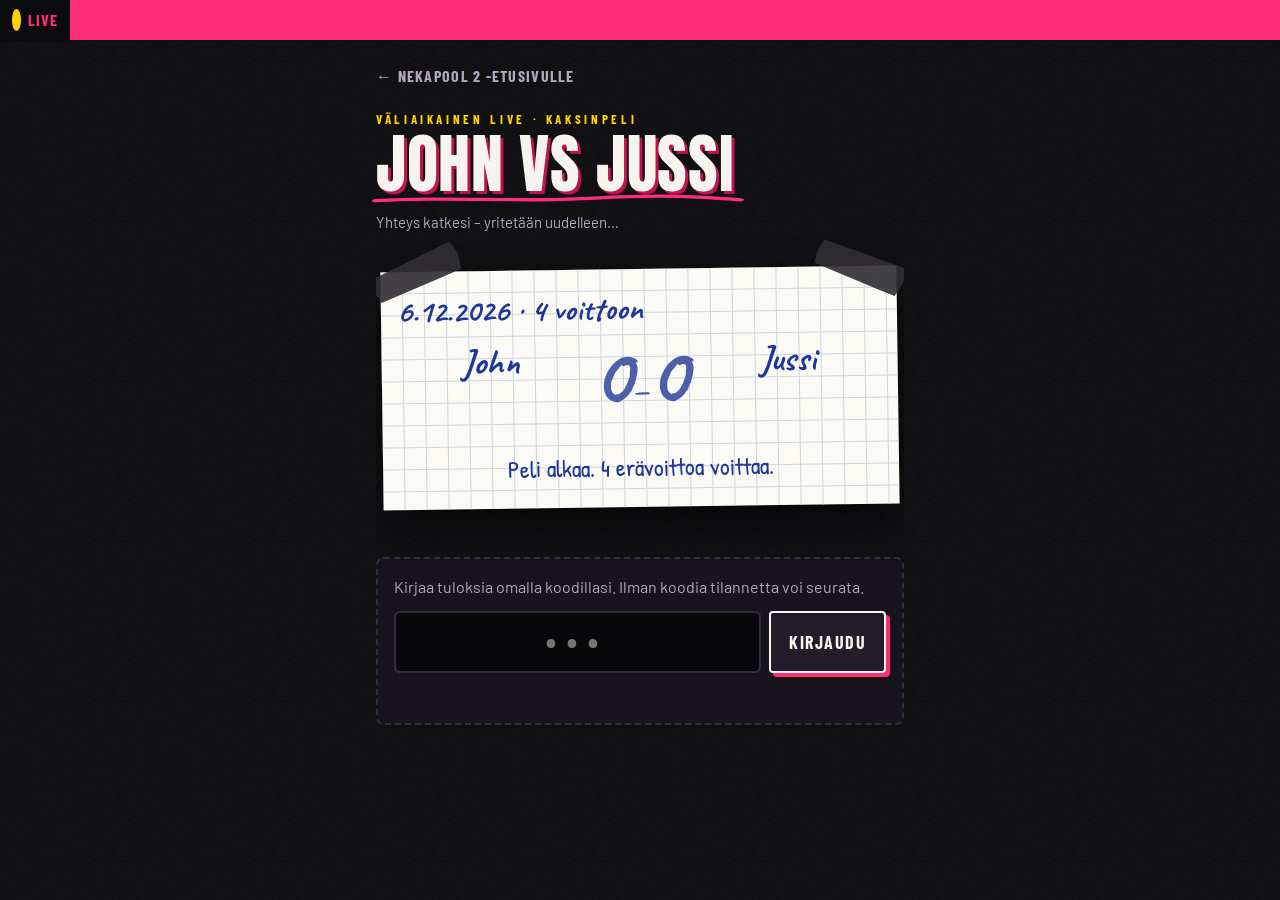
==== kaksinpeli.html @ 281a5a1b "Väliaikainen kaksinpeli-live: John vs Jussi 4 voittoon Co-Authored-By: Claude Opus 5.5 <noreply@anth" ====
<!doctype html>
<html lang="fi">
<head>
  <meta charset="utf-8">
  <meta name="viewport" content="width=device-width,initial-scale=1,viewport-fit=cover">
  <title>John vs Jussi · Nekapool 2</title>
  <meta name="theme-color" content="#08070a">
  <meta property="og:title" content="🎱 LIVE: John vs Jussi">
  <meta property="og:description" content="Kaksinpeli 4 voittoon. Seuraa tilannetta erä erältä.">
  <meta property="og:image" content="https://samppafin.github.io/Nekapool-2/img/nekapool2-og.jpg">
  <link rel="preconnect" href="https://fonts.googleapis.com">
  <link rel="preconnect" href="https://fonts.gstatic.com" crossorigin>
  <link rel="stylesheet" href="https://fonts.googleapis.com/css2?family=Anton&family=Barlow+Condensed:wght@500;600;700&family=Barlow:wght@400;500;600&family=Caveat:wght@500;700&family=Patrick+Hand&family=Permanent+Marker&display=swap">
  <link rel="stylesheet" href="css/tyyli.css">
  <style>
    /* Väliaikainen kaksinpelin live: yksi peli, isot napit puhelimelle. */
    body { padding-bottom: 24px; }
    .duel { max-width: 560px; margin-inline: auto; padding: 22px 16px 32px; display: flex; flex-direction: column; gap: 22px; }
    .back { color: var(--muted); font-family: var(--font-cond); font-weight: 700; letter-spacing: 0.08em; text-transform: uppercase; text-decoration: none; }
    .duel-paper { padding: 24px 16px 22px; }
    .duel-grid { display: grid; grid-template-columns: 1fr auto 1fr; align-items: center; gap: 8px; text-align: center; }
    .duel-name { font-family: var(--font-hand2); font-weight: 700; font-size: 36px; line-height: 1; overflow-wrap: anywhere; }
    .duel-score { font-family: var(--font-hand2); font-weight: 700; font-size: 84px; line-height: 0.9; }
    .duel-mid { font-family: var(--font-hand2); font-size: 40px; color: var(--ink-soft); }
    .duel-tally { display: flex; justify-content: center; min-height: 30px; margin-top: 6px; }
    .duel-won .duel-name { text-decoration: underline; text-decoration-thickness: 3px; text-underline-offset: 4px; color: var(--pink-deep); }
    .duel-frames { display: flex; flex-wrap: wrap; justify-content: center; gap: 6px; margin-top: 16px; }
    .duel-frames span { width: 30px; height: 30px; border-radius: 50%; display: grid; place-items: center; font: 700 15px var(--font-body); color: #fff; }
    .duel-frames .k { background: var(--pink); }
    .duel-frames .v { background: var(--ink); }
    .duel-ctl { display: grid; grid-template-columns: 1fr 1fr; gap: 12px; }
    .duel-ctl .btn { min-height: 76px; font-family: var(--font-poster); font-weight: 400; font-size: 26px; letter-spacing: 0.03em; }
    .duel-ctl .plus-k { background: var(--pink); color: var(--on); border-color: var(--on); }
    .duel-ctl .plus-v { background: var(--gold); color: var(--on); border-color: var(--on); }
    .duel-ctl .minus { min-height: 48px; font-size: 18px; background: transparent; box-shadow: none; border-color: var(--line); color: var(--fg); }
    .duel-ctl .wide { grid-column: 1 / -1; }
    .duel-login { display: flex; gap: 8px; }
    .duel-login .code-in { flex: 1; min-width: 0; font-size: 28px; min-height: 56px; }
    .duel-status { text-align: center; font-size: 24px; margin: 14px 0 0; min-height: 1.3em; }
  </style>
</head>
<body>
<a class="ticker" href="#">
  <span class="ticker-tag"><span class="live-dot" id="syncDot" aria-hidden="true"></span>Live</span>
  <span class="ticker-track"><span class="ticker-run" id="ticker">John vs Jussi · 4 voittoon</span></span>
</a>

<main class="duel">
  <a class="back" href="./">← Nekapool 2 -etusivulle</a>
  <header>
    <p class="sec-kick">Väliaikainen live · kaksinpeli</p>
    <h2>John vs Jussi</h2>
    <p class="sync"><span id="syncText">Yhdistetään…</span></p>
  </header>

  <div class="paper-wall">
    <div class="paper duel-paper">
      <div class="p-date"><span id="pDate">–</span> · 4 voittoon</div>
      <div class="duel-grid">
        <div id="sideK"><div class="duel-name" id="nameK">John</div><div class="duel-tally" id="tallyK"></div></div>
        <div class="duel-mid"><span class="duel-score" id="scoreK">0</span>–<span class="duel-score" id="scoreV">0</span></div>
        <div id="sideV"><div class="duel-name" id="nameV">Jussi</div><div class="duel-tally" id="tallyV"></div></div>
      </div>
      <div class="duel-frames" id="frames" aria-label="Erät järjestyksessä"></div>
      <p class="duel-status" id="status" aria-live="polite"></p>
    </div>
  </div>

  <div class="duel-ctl" id="ctl" hidden>
    <button class="btn plus-k" id="plusK" type="button">+ John</button>
    <button class="btn plus-v" id="plusV" type="button">+ Jussi</button>
    <button class="btn minus" id="minusK" type="button">− John</button>
    <button class="btn minus" id="minusV" type="button">− Jussi</button>
    <button class="btn btn-ghost wide" id="resetBtn" type="button">Uusi peli</button>
  </div>

  <form class="login-gate" id="gate" hidden>
    <p>Kirjaa tuloksia omalla koodillasi. Ilman koodia tilannetta voi seurata.</p>
    <div class="duel-login">
      <input class="code-in" id="codeIn" type="password" inputmode="numeric" autocomplete="off" maxlength="8" placeholder="•••" aria-label="Koodi">
      <button class="btn" type="submit">Kirjaudu</button>
    </div>
    <p class="err" id="loginErr" aria-live="polite"></p>
  </form>
</main>

<script src="js/live.js"></script>
<script src="js/auth.js"></script>
<script>
(function () {
  'use strict';
  var RACE = 4, K = 'John', V = 'Jussi';
  var state = null, live = null;
  function $(id) { return document.getElementById(id); }
  function today() { var d = new Date(); return d.getFullYear() + '-' + String(d.getMonth() + 1).padStart(2, '0') + '-' + String(d.getDate()).padStart(2, '0'); }
  function fresh() { return { v: 2, ts: 0, id: 'kaksinpeli', vaihe: 'kaynnissa', pvm: today(), koti: K, vieras: V, race: RACE, pelit: [{ k: K, v: V, h: '', p: false }] }; }
  function clean(s) {
    if (!s || !Array.isArray(s.pelit) || !s.pelit[0]) return null;
    var h = String(s.pelit[0].h || '').replace(/[^kv]/g, ''), out = '', a = 0, b = 0;
    for (var i = 0; i < h.length && a < RACE && b < RACE; i++) { out += h[i]; if (h[i] === 'k') a++; else b++; }
    var st = fresh(); st.ts = Number(s.ts) || 0; st.pvm = /^\d{4}-\d\d-\d\d$/.test(s.pvm) ? s.pvm : today(); st.pelit[0].h = out;
    return st;
  }
  function count(h) { var a = 0, b = 0; for (var i = 0; i < h.length; i++) { if (h[i] === 'k') a++; else b++; } return [a, b]; }
  function tally(n) {
    var wrap = document.createElement('span'); wrap.className = 'tally';
    for (var g = 0; g * 5 < n; g++) {
      var grp = document.createElement('span'); grp.className = 'tg';
      var c = Math.min(5, n - g * 5);
      for (var i = 0; i < Math.min(4, c); i++) grp.appendChild(document.createElement('i'));
      if (c === 5) grp.classList.add('five');
      wrap.appendChild(grp);
    }
    return wrap;
  }
  function render() {
    var h = state.pelit[0].h, e = count(h), done = e[0] >= RACE || e[1] >= RACE;
    var d = state.pvm.split('-');
    $('pDate').textContent = (+d[2]) + '.' + (+d[1]) + '.' + d[0];
    $('scoreK').textContent = e[0]; $('scoreV').textContent = e[1];
    $('tallyK').textContent = ''; $('tallyK').appendChild(tally(e[0]));
    $('tallyV').textContent = ''; $('tallyV').appendChild(tally(e[1]));
    $('sideK').classList.toggle('duel-won', e[0] >= RACE);
    $('sideV').classList.toggle('duel-won', e[1] >= RACE);
    var fr = $('frames'); fr.textContent = '';
    h.split('').forEach(function (c, i) {
      var s = document.createElement('span'); s.className = c; s.textContent = i + 1;
      s.title = (c === 'k' ? K : V) + ' voitti erän ' + (i + 1); fr.appendChild(s);
    });
    var status = done ? (e[0] > e[1] ? K : V) + ' voitti ' + Math.max(e[0], e[1]) + '–' + Math.min(e[0], e[1]) + '! 🏆'
      : (h.length ? 'Erä ' + (h.length + 1) + ' käynnissä' : 'Peli alkaa. 4 erävoittoa voittaa.');
    $('status').textContent = status;
    $('ticker').textContent = K + ' ' + e[0] + '–' + e[1] + ' ' + V + '   ★   ' + status;
    var me = window.Auth && window.Auth.user();
    $('ctl').hidden = !me; $('gate').hidden = !!me;
    $('plusK').disabled = $('plusV').disabled = done;
    $('minusK').disabled = e[0] === 0; $('minusV').disabled = e[1] === 0;
  }
  function save() {
    state.ts = Date.now();
    render();
    if (live) live.save(JSON.parse(JSON.stringify(state))).catch(function () { setSync(false, 'Tallennus epäonnistui – tarkista verkko'); });
  }
  function add(c) { var e = count(state.pelit[0].h); if (e[0] >= RACE || e[1] >= RACE) return; state.pelit[0].h += c; try { navigator.vibrate && navigator.vibrate(30); } catch (x) {} save(); }
  function remove(c) { var h = state.pelit[0].h, i = h.lastIndexOf(c); if (i < 0) return; state.pelit[0].h = h.slice(0, i) + h.slice(i + 1); save(); }
  function setSync(ok, text) { $('syncDot').className = 'live-dot ' + (ok ? 'ok' : 'err'); $('syncText').textContent = text; }

  $('plusK').addEventListener('click', function () { add('k'); });
  $('plusV').addEventListener('click', function () { add('v'); });
  $('minusK').addEventListener('click', function () { remove('k'); });
  $('minusV').addEventListener('click', function () { remove('v'); });
  $('resetBtn').addEventListener('click', function () { if (confirm('Aloitetaanko uusi peli? Nykyiset erät nollataan.')) { state = fresh(); save(); } });
  $('gate').addEventListener('submit', function (e) {
    e.preventDefault();
    window.Auth.login($('codeIn').value).then(function (p) {
      if (!p) { $('loginErr').textContent = 'Koodi ei kelpaa.'; return; }
      $('codeIn').value = ''; $('loginErr').textContent = ''; render();
    });
  });

  state = fresh();
  render();
  window.Auth.onChange(render);
  live = window.Live.connect({
    aihe: 'nekapool2-kaksinpeli-7c1e04b95a2d',
    onState: function (s) { s = clean(s); if (s) { state = s; render(); } },
    onStatus: setSync
  });
})();
</script>
</body>
</html>
---- css/tyyli.css ----
/* Nekapool 2 – rokkijulisteen ilme, mobiili ensin.
   Musta lava, pinkki ja kulta, valonheittimet, tussiraapustukset ja plektrat.
   Pohjatyylit ovat puhelimelle; isommat näytöt min-width-kyselyillä lopussa.
   Live-pöytäkirja on gaffateipattu ruutupaperi kuulakärkikynän sinisellä. */
:root {
  --bg: #08070a;
  --panel: #17141c;
  --panel-2: #221d29;
  --line: #352d3f;
  --fg: #f7f3ee;
  --muted: #b3a9be;
  --pink: #ff2d75;
  --pink-deep: #c0124f;
  --orange: #ff7a1a;
  --gold: #ffd400;
  --gold-deep: #e8a800;
  --violet: #8b5cff;
  --green: #4ef08a;
  --on: #0b0a0d;
  --paper: #fbfaf4;
  --grid: #cdd5de;
  --ink: #1f3796;
  --ink-soft: #4d5fa9;
  --tape: rgba(40, 38, 44, 0.9);
  --font-poster: 'Anton', 'Impact', 'Arial Narrow Bold', sans-serif;
  --font-cond: 'Barlow Condensed', 'Arial Narrow', sans-serif;
  --font-body: 'Barlow', system-ui, -apple-system, 'Segoe UI', sans-serif;
  --font-marker: 'Permanent Marker', 'Comic Sans MS', cursive;
  --font-hand: 'Patrick Hand', 'Comic Sans MS', cursive;
  --font-hand2: 'Caveat', 'Patrick Hand', cursive;
  --tabbar-h: 64px;
  --noise: url("data:image/svg+xml,%3Csvg xmlns='http://www.w3.org/2000/svg' width='160' height='160'%3E%3Cfilter id='n'%3E%3CfeTurbulence type='fractalNoise' baseFrequency='.85' numOctaves='3' stitchTiles='stitch'/%3E%3CfeColorMatrix values='0 0 0 0 1 0 0 0 0 1 0 0 0 0 1 0 0 0 .07 0'/%3E%3C/filter%3E%3Crect width='100%25' height='100%25' filter='url(%23n)'/%3E%3C/svg%3E");
  color-scheme: dark;
}
* { box-sizing: border-box; }
html { scroll-behavior: smooth; scroll-padding-top: 48px; -webkit-text-size-adjust: 100%; }
body {
  margin: 0;
  background: var(--bg);
  background-image: var(--noise);
  color: var(--fg);
  font-family: var(--font-body);
  font-size: 16px;
  line-height: 1.5;
  padding-bottom: calc(var(--tabbar-h) + env(safe-area-inset-bottom, 0px));
  overflow-x: hidden;
}
a { color: var(--gold); }
[hidden] { display: none !important; }
button, select, input, a { -webkit-tap-highlight-color: transparent; }
button:focus-visible, a:focus-visible, input:focus-visible, select:focus-visible { outline: 3px solid var(--gold); outline-offset: 3px; }

/* ===== live-tikkeri ===== */
.ticker {
  position: sticky; top: 0; z-index: 30;
  display: flex; align-items: stretch; height: 40px;
  background: var(--pink); color: var(--on); text-decoration: none;
  font-family: var(--font-cond); font-weight: 700; font-size: 16px; letter-spacing: 0.06em; text-transform: uppercase;
  border-bottom: 2px solid var(--on);
  padding-top: env(safe-area-inset-top, 0px);
  box-sizing: content-box;
}
.ticker-tag { flex: none; display: flex; align-items: center; gap: 7px; padding: 0 12px; background: var(--on); color: var(--pink); }
.ticker-track { flex: 1; min-width: 0; overflow: hidden; display: flex; align-items: center; }
.ticker-run { display: inline-block; white-space: nowrap; padding-left: 100%; animation: tick 24s linear infinite; }
@keyframes tick { to { transform: translateX(-100%); } }
.live-dot { width: 9px; height: 9px; border-radius: 50%; background: var(--muted); display: inline-block; flex: none; }
.live-dot.ok { background: var(--green); animation: pulse 1.6s infinite; }
.live-dot.err { background: var(--gold); }
@keyframes pulse { 0% { box-shadow: 0 0 0 0 rgba(78, 240, 138, 0.7); } 70% { box-shadow: 0 0 0 8px rgba(78, 240, 138, 0); } 100% { box-shadow: 0 0 0 0 rgba(78, 240, 138, 0); } }

/* ===== hero: lava ja valonheittimet ===== */
.hero { position: relative; overflow: hidden; padding: 34px 16px 0; isolation: isolate;
  background:
    radial-gradient(120% 70% at 50% 0%, rgba(139, 92, 255, 0.35), transparent 60%),
    radial-gradient(80% 50% at 50% 100%, rgba(255, 45, 117, 0.35), transparent 70%),
    var(--bg);
}
.beams { position: absolute; inset: 0; z-index: -1; pointer-events: none; }
.beams i { position: absolute; top: -20%; left: 50%; width: 46%; height: 140%; transform-origin: 50% 0;
  background: linear-gradient(180deg, rgba(255, 255, 255, 0.22), rgba(255, 255, 255, 0) 75%);
  clip-path: polygon(46% 0, 54% 0, 100% 100%, 0 100%); mix-blend-mode: screen; animation: sweep 7s ease-in-out infinite alternate; }
.beams i:nth-child(1) { margin-left: -60%; --a: 24deg; background: linear-gradient(180deg, rgba(255, 45, 117, 0.5), transparent 75%); }
.beams i:nth-child(2) { margin-left: -23%; --a: -4deg; animation-duration: 9s; }
.beams i:nth-child(3) { margin-left: 14%; --a: -26deg; background: linear-gradient(180deg, rgba(255, 212, 0, 0.45), transparent 75%); animation-duration: 8s; }
@keyframes sweep { from { transform: rotate(var(--a)); } to { transform: rotate(calc(var(--a) * -0.6)); } }
.hero-in { max-width: 720px; margin-inline: auto; text-align: center; }
.kicker { margin: 0 0 8px; font-family: var(--font-cond); font-weight: 600; font-size: 13px; letter-spacing: 0.3em; text-transform: uppercase; color: var(--gold); }
.logo { margin: 0; display: flex; align-items: center; justify-content: center; gap: 4px; line-height: 1; }
.logo-word {
  font-family: var(--font-poster); font-weight: 400; text-transform: uppercase;
  font-size: clamp(56px, 19vw, 150px); line-height: 0.95; letter-spacing: 0.01em;
  background: linear-gradient(180deg, #fff 0%, #fff 38%, var(--gold) 62%, var(--gold-deep) 100%);
  -webkit-background-clip: text; background-clip: text; color: transparent;
  filter: drop-shadow(4px 4px 0 var(--pink)) drop-shadow(0 0 22px rgba(255, 45, 117, 0.45));
  transform: skewX(-6deg);
  padding-right: 0.06em;
}
.logo-num { position: relative; flex: none; width: clamp(54px, 17vw, 128px); aspect-ratio: 60 / 68; transform: rotate(14deg); animation: wobble 4s ease-in-out infinite; }
.logo-num svg { position: absolute; inset: 0; width: 100%; height: 100%; fill: var(--pink); filter: drop-shadow(3px 3px 0 var(--gold)); }
.logo-num b { position: absolute; inset: 0 0 12% 0; display: grid; place-items: center; font-family: var(--font-poster); font-weight: 400; font-size: clamp(36px, 12vw, 88px); color: var(--on); }
@keyframes wobble { 50% { transform: rotate(4deg) scale(1.05); } }
.scrawl { margin: 6px 0 0; font-family: var(--font-marker); font-size: 22px; color: var(--pink); transform: rotate(-3deg); text-shadow: 0 0 14px rgba(255, 45, 117, 0.6); }
.hero-lede { margin: 12px auto 0; max-width: 36ch; color: var(--muted); font-size: 15px; }

/* tuore uutinen heron nostona */
.breaking {
  display: flex; flex-direction: column; gap: 6px; margin: 18px auto 0; max-width: 560px; text-align: left;
  padding: 14px 16px 16px; color: var(--fg); text-decoration: none; position: relative;
  --hero: var(--pink);
  background: linear-gradient(135deg, color-mix(in srgb, var(--hero) 30%, transparent), rgba(139, 92, 255, 0.18)), var(--panel);
  border: 2px solid var(--hero); border-radius: 10px;
  box-shadow: 5px 5px 0 var(--gold), 0 0 34px color-mix(in srgb, var(--hero) 45%, transparent);
  animation: breakin 0.6s cubic-bezier(0.3, 1.5, 0.5, 1) both;
}
@keyframes breakin { from { transform: translateY(14px) rotate(-1.5deg); } }
.breaking-tag { align-self: flex-start; display: inline-flex; align-items: center; gap: 7px; background: var(--hero, var(--pink)); color: var(--on);
  font-family: var(--font-poster); font-size: 15px; letter-spacing: 0.14em; text-transform: uppercase; padding: 3px 10px; transform: rotate(-2deg); }
.breaking-title { font-family: var(--font-poster); font-size: 32px; line-height: 1.02; text-transform: uppercase; text-wrap: balance; }
.breaking-text { color: var(--muted); font-size: 15px; }
.breaking-cta { font-family: var(--font-cond); font-weight: 700; font-size: 17px; letter-spacing: 0.08em; text-transform: uppercase; color: var(--gold); }

/* ekvalisaattori lavan reunassa */
.eq { display: flex; align-items: flex-end; gap: 3px; height: 54px; margin-top: 18px; }
.eq i { flex: 1; min-width: 0; display: block; transform-origin: bottom; animation: eq 1s ease-in-out infinite alternate; border-radius: 2px 2px 0 0; }
@keyframes eq { from { transform: scaleY(1); } to { transform: scaleY(0.25); } }

/* ===== osiot ===== */
main { display: flex; flex-direction: column; gap: 56px; padding: 32px 16px 24px; max-width: 760px; margin-inline: auto; }
.sec { min-width: 0; }
.sec-head { margin-bottom: 18px; }
.sec-kick { margin: 0; font-family: var(--font-cond); font-weight: 700; font-size: 13px; letter-spacing: 0.28em; text-transform: uppercase; color: var(--gold); }
h2 {
  margin: 2px 0 0; font-family: var(--font-poster); font-weight: 400; font-size: 46px; line-height: 1;
  text-transform: uppercase; letter-spacing: 0.01em; display: inline-block; position: relative;
  text-shadow: 3px 3px 0 var(--pink-deep);
}
/* tussiviiva otsikon alla */
h2::after { content: ''; position: absolute; left: -4px; right: -10px; bottom: -8px; height: 10px;
  background: url("data:image/svg+xml,%3Csvg xmlns='http://www.w3.org/2000/svg' viewBox='0 0 200 12' preserveAspectRatio='none'%3E%3Cpath d='M2 8C40 3 80 10 120 5S180 4 198 7' fill='none' stroke='%23ff2d75' stroke-width='4' stroke-linecap='round'/%3E%3C/svg%3E") no-repeat 0 0 / 100% 100%; }
h3 { margin: 0; font-family: var(--font-poster); font-weight: 400; font-size: 28px; line-height: 1.05; text-transform: uppercase; letter-spacing: 0.01em; }
.sec-sub, .sync { margin: 14px 0 0; color: var(--muted); font-size: 15px; }
.note { margin: 12px 0 0; color: var(--muted); font-size: 14px; }

/* ===== napit ===== */
.btn {
  display: inline-flex; align-items: center; justify-content: center; gap: 8px;
  font-family: var(--font-cond); font-size: 18px; font-weight: 700; letter-spacing: 0.08em; text-transform: uppercase;
  min-height: 52px; padding: 10px 18px; color: var(--fg); background: var(--panel-2);
  border: 2px solid var(--fg); border-radius: 4px; cursor: pointer; text-decoration: none;
  box-shadow: 4px 4px 0 var(--pink); transition: transform 0.1s, box-shadow 0.1s;
}
.btn:active { transform: translate(3px, 3px); box-shadow: 1px 1px 0 var(--pink); }
.btn:disabled { opacity: 0.5; cursor: default; }
.btn[aria-pressed="true"] { background: var(--gold); color: var(--on); border-color: var(--on); }
.btn-rock {
  font-family: var(--font-poster); font-weight: 400; font-size: 26px; letter-spacing: 0.04em; min-height: 64px;
  color: var(--on); border-color: var(--on);
  background: linear-gradient(100deg, var(--gold) 0%, #fff2a0 45%, var(--gold) 55%, var(--gold-deep) 100%);
  background-size: 220% 100%; animation: shine 3.5s linear infinite;
  box-shadow: 5px 5px 0 var(--pink), 0 0 28px rgba(255, 212, 0, 0.35);
}
@keyframes shine { from { background-position: 100% 0; } to { background-position: -120% 0; } }
.btn-ghost { background: transparent; box-shadow: none; border-color: var(--line); min-height: 48px; font-size: 16px; padding: 8px 10px; }
.btn-ghost:active { transform: none; box-shadow: none; background: var(--panel-2); }

/* ===== ruutupaperi lavan seinällä ===== */
.paper-wall { padding: 14px 6px 6px; overflow-x: clip; overflow-y: visible; }
.paper {
  position: relative;
  color: var(--ink);
  background-color: var(--paper);
  background-image:
    linear-gradient(var(--grid) 1px, transparent 1px),
    linear-gradient(90deg, var(--grid) 1px, transparent 1px);
  background-size: 20px 20px;
  background-position: -1px -1px;
  box-shadow: 0 18px 40px rgba(0, 0, 0, 0.6), 0 0 0 1px rgba(0, 0, 0, 0.2);
  transform: rotate(-0.8deg);
  padding: 26px 14px 24px;
  font-family: var(--font-hand);
}
/* gaffateipit */
.paper::before, .paper::after {
  content: ''; position: absolute; top: -14px; width: 92px; height: 30px; background-color: var(--tape);
  background-image: var(--noise);
  clip-path: polygon(3% 8%, 97% 0, 100% 50%, 96% 100%, 2% 92%, 0 50%);
}
.paper::before { left: -10px; transform: rotate(-24deg); }
.paper::after { right: -10px; transform: rotate(22deg); }
.p-date { font-family: var(--font-hand2); font-size: 32px; font-weight: 700; line-height: 1; margin-bottom: 12px; }
.p-teams { display: grid; grid-template-columns: 1fr 1fr; gap: 10px; margin-bottom: 18px; }
.p-team.right { text-align: right; }
.p-label { font-family: var(--font-hand2); font-size: 20px; line-height: 1; color: var(--ink-soft); }
.p-name { font-family: var(--font-hand2); font-size: 26px; font-weight: 700; line-height: 1.05; overflow-wrap: anywhere; }

.p-games { display: flex; flex-direction: column; }
.g-row { display: grid; grid-template-columns: minmax(0, 1fr) auto minmax(0, 1fr); align-items: start; gap: 4px; padding: 8px 2px; border-radius: 4px; transition: background-color 0.4s; border-bottom: 1px dashed rgba(31, 55, 150, 0.25); }
.g-row:last-of-type { border-bottom: 0; }
.g-row.flash { animation: flash 1.1s ease-out; }
@keyframes flash { from { background-color: rgba(255, 212, 0, 0.75); } to { background-color: transparent; } }
.g-side { display: grid; grid-template-columns: 20px minmax(0, 1fr); align-items: center; gap: 2px; min-width: 0; }
.g-side.right { grid-template-columns: minmax(0, 1fr) 20px; text-align: right; }
.g-side.right .g-nro { grid-column: 2; grid-row: 1; }
.g-side.right .g-name { grid-column: 1; grid-row: 1; }
.g-nro { font-size: 19px; }
.g-name { font-size: 21px; line-height: 1.05; overflow-wrap: anywhere; min-width: 0; }
.g-name input, .p-name-in {
  width: 100%; font: inherit; font-size: 20px; color: var(--ink); background: rgba(255, 255, 255, 0.75);
  border: 0; border-bottom: 2px dashed var(--ink-soft); padding: 0 2px; min-height: 36px; border-radius: 0;
}
.g-side.right .g-name input, .p-team.right .p-name-in { text-align: right; }
.p-name-in { font-family: var(--font-hand2) !important; font-weight: 700; font-size: 24px !important; margin-top: 2px; }
.g-tally { grid-column: 1 / -1; display: flex; flex-wrap: wrap; align-items: center; gap: 6px; min-height: 28px; margin-top: 4px; }
.g-side.right .g-tally { justify-content: flex-end; }
.g-mid { font-family: var(--font-hand2); font-size: 26px; font-weight: 700; min-width: 44px; text-align: center; white-space: nowrap; line-height: 1.6; }
.g-row.won-home .g-side:first-child .g-name, .g-row.won-away .g-side.right .g-name { text-decoration: underline; text-decoration-thickness: 2px; text-underline-offset: 3px; }
.g-row.won-home .g-mid, .g-row.won-away .g-mid { color: var(--pink-deep); }

/* tukkimerkit: neljä viivaa + viides vinoon */
.tally { display: inline-flex; gap: 8px; flex-wrap: wrap; }
.tg { position: relative; display: inline-flex; gap: 4px; height: 22px; padding: 0 2px; }
.tg i { display: block; width: 2.5px; height: 22px; background: var(--ink); border-radius: 2px; transform: rotate(var(--r, 2deg)); }
.tg i:nth-child(2) { --r: -2deg; }
.tg i:nth-child(3) { --r: 3deg; }
.tg.five::after { content: ''; position: absolute; left: -4px; right: -4px; top: 50%; height: 2.5px; background: var(--ink); transform: rotate(-28deg); border-radius: 2px; }
.tg i.new { animation: draw 0.35s ease-out; transform-origin: bottom; }
@keyframes draw { from { transform: scaleY(0); } }

/* erän kirjaus pelin alla */
.g-act { grid-column: 1 / -1; display: flex; flex-wrap: wrap; align-items: center; justify-content: center; gap: 8px; margin-top: 8px; }
.g-act button { font-family: var(--font-body); cursor: pointer; touch-action: manipulation; -webkit-user-select: none; user-select: none; }
.g-add {
  min-height: 46px; min-width: 132px; padding: 0 22px; border-radius: 999px; border: 2px solid var(--pink-deep);
  background: var(--pink); color: #fff; font-weight: 700; font-size: 20px; letter-spacing: 0.04em;
  box-shadow: 0 4px 0 var(--pink-deep);
}
.g-add:active { transform: translateY(3px); box-shadow: 0 1px 0 var(--pink-deep); }
.g-act:not(.asking) { display: grid; grid-template-columns: 46px minmax(0, 1fr) 46px; justify-items: center; }
.g-act[hidden] { display: none; }
.g-minus { width: 46px; height: 46px; border-radius: 50%; border: 2px solid var(--ink); background: #fff; color: var(--ink); font-size: 26px; font-weight: 700; line-height: 1; padding: 0 0 3px; }
.g-minus:active { background: #e8ebf7; }
.g-minus:disabled { opacity: 0.2; cursor: default; }
.g-end {
  min-height: 46px; padding: 0 18px; border-radius: 999px; border: 2px solid #1a7a43;
  background: var(--green); color: var(--on); font-weight: 700; font-size: 18px;
  box-shadow: 0 4px 0 #1a7a43; animation: nudge 1.2s ease-in-out infinite;
}
.g-end:active { transform: translateY(3px); box-shadow: 0 1px 0 #1a7a43; animation: none; }
@keyframes nudge { 50% { transform: scale(1.06); } }
.g-row.decided { background: rgba(78, 240, 138, 0.16); }
.paper.final .p-status { font-family: var(--font-hand2); font-weight: 700; font-size: 30px; line-height: 1.1; color: var(--pink-deep); }
.g-ask { flex: 1 1 100%; text-align: center; font-size: 21px; }
.g-pick { flex: 1 1 100%; display: grid; grid-template-columns: 1fr 1fr; gap: 8px; }
.g-act .pick {
  min-height: 56px; padding: 6px 10px; border-radius: 10px; border: 2px solid var(--ink); background: var(--ink); color: #fff;
  font-family: var(--font-hand); font-size: 22px; line-height: 1.1; overflow-wrap: anywhere; box-shadow: 0 4px 0 #0f1d5c;
}
.g-act .pick:active { transform: translateY(3px); box-shadow: 0 1px 0 #0f1d5c; }
.g-act .g-cancel { background: none; border: 0; color: var(--ink-soft); font-family: var(--font-hand); font-size: 19px; text-decoration: underline; min-height: 40px; padding: 0 10px; }
.g-done { font-size: 19px; color: var(--pink-deep); text-align: center; align-self: center; }
.g-row.picking { background: rgba(255, 45, 117, 0.12); }

.p-total { margin-top: 20px; display: flex; flex-direction: column; align-items: center; }
.p-total-row { display: flex; align-items: baseline; gap: 10px; }
.p-total-num { font-family: var(--font-hand2); font-weight: 700; font-size: 60px; line-height: 0.95; }
.p-total-lbl { font-size: 20px; color: var(--ink-soft); }
.p-status { text-align: center; font-size: 21px; margin: 10px 0 0; min-height: 1.2em; }

.paper.shuffling .g-row { animation: shake 0.1s linear infinite alternate; }
@keyframes shake { from { transform: translateX(-3px) rotate(-0.6deg); } to { transform: translateX(3px) rotate(0.6deg); } }

.controls { display: flex; flex-direction: column; gap: 14px; margin-top: 26px; }
.controls > .btn { width: 100%; }
.controls .note { margin: 0; }
.btn-start {
  background: linear-gradient(100deg, var(--pink) 0%, #ff7aa8 45%, var(--pink) 55%, var(--pink-deep) 100%);
  background-size: 220% 100%; color: #fff; border-color: var(--on);
  box-shadow: 5px 5px 0 var(--gold), 0 0 30px rgba(255, 45, 117, 0.5);
}
.text-link { align-self: center; background: none; border: 0; color: var(--muted); font: 600 15px var(--font-body); text-decoration: underline; cursor: pointer; padding: 6px; min-height: 40px; }
.setup-tools { display: grid; grid-template-columns: auto 1fr 1fr; gap: 10px; align-items: end; }
.live-tools { display: flex; gap: 10px; }
.live-tools .btn { flex: 1; }
.live-hint { border-left: 4px solid var(--pink); padding-left: 12px; }
.field { display: flex; flex-direction: column; gap: 4px; font-family: var(--font-cond); font-size: 13px; font-weight: 700; letter-spacing: 0.14em; text-transform: uppercase; color: var(--muted); }
.field select { min-height: 48px; background: var(--panel-2); color: var(--fg); border: 2px solid var(--line); border-radius: 4px; font: 600 18px var(--font-body); padding: 0 10px; }

/* ===== uutiset: backstage-passit ===== */
.news { display: flex; flex-direction: column; gap: 18px; }
.news-card { position: relative; background: var(--panel); border: 2px solid var(--line); border-radius: 10px; overflow: hidden; }
.news-card::before {
  content: 'All access'; display: block; padding: 8px 16px 8px 46px;
  font-family: var(--font-poster); font-size: 15px; letter-spacing: 0.18em; text-transform: uppercase; color: var(--on);
  background: repeating-linear-gradient(-45deg, var(--c, var(--pink)) 0 14px, rgba(0, 0, 0, 0.18) 14px 28px), var(--c, var(--pink));
}
/* rei'itys passin nauhalle */
.news-card::after { content: ''; position: absolute; left: 16px; top: 9px; width: 18px; height: 18px; border-radius: 50%; background: var(--bg); box-shadow: inset 0 0 0 2px rgba(0, 0, 0, 0.4); }
.news-body { padding: 16px; display: flex; flex-direction: column; gap: 10px; min-width: 0; }
.kick { margin: 0; font-family: var(--font-cond); font-weight: 700; font-size: 13px; letter-spacing: 0.18em; text-transform: uppercase; color: var(--muted); }
.news-body p { margin: 0; }
.news-img { width: calc(100% + 32px); max-width: none; margin: -16px -16px 4px; max-height: 260px; object-fit: cover; display: block; filter: contrast(1.1) saturate(1.1); }
.poll { display: flex; flex-direction: column; gap: 10px; margin-top: 4px; }
.poll-row { display: grid; grid-template-columns: minmax(0, 1fr) auto; gap: 3px 10px; font-size: 15px; }
.poll-bar { grid-column: 1 / -1; height: 12px; background: var(--panel-2); border-radius: 6px; overflow: hidden; }
.poll-bar span { display: block; height: 100%; width: 0; background: var(--b); border-radius: 6px; transition: width 0.9s cubic-bezier(0.3, 0.7, 0.2, 1); }
.poll-row b { font-variant-numeric: tabular-nums; }
.link-btn { align-self: stretch; margin-top: 4px; }

/* ===== sarjataulukko ===== */
.table-wrap { background: var(--panel); border: 2px solid var(--line); border-radius: 8px; overflow: hidden; }
.table { width: 100%; border-collapse: collapse; font-size: 15px; }
.table th, .table td { padding: 10px 6px; text-align: left; border-bottom: 1px solid var(--line); }
.table th { font-family: var(--font-cond); font-size: 13px; font-weight: 700; letter-spacing: 0.12em; text-transform: uppercase; color: var(--muted); }
.table .num { text-align: right; font-variant-numeric: tabular-nums; white-space: nowrap; }
.table th:first-child, .table td:first-child { padding-left: 10px; }
.table th:last-child, .table td:last-child { padding-right: 10px; font-weight: 700; }
.table .opt { display: none; }
.table td.team { overflow-wrap: anywhere; }
.table tbody tr:last-child td { border-bottom: 0; }
.table tr.us td { background: var(--pink); color: var(--on); font-weight: 700; border-bottom-color: var(--pink); }
.table tr.us td.team::after { content: ' ★'; }
.table tr.opp td { background: rgba(255, 212, 0, 0.12); }
.table tr.opp td.team::after { content: ' ← seuraava'; font-family: var(--font-marker); font-size: 12px; color: var(--gold); white-space: nowrap; }

/* ===== pelaajat: bändi ===== */
.team-stats { display: grid; grid-template-columns: repeat(2, minmax(0, 1fr)); gap: 10px; margin-bottom: 18px; }
.stat { position: relative; background: var(--c); color: var(--on); padding: 12px 12px 10px; display: flex; flex-direction: column; gap: 4px; min-width: 0; border-radius: 6px; transform: rotate(var(--rot, -1deg)); box-shadow: 4px 4px 0 rgba(0, 0, 0, 0.5); }
.stat:nth-child(2) { --rot: 1.2deg; }
.stat:nth-child(3) { --rot: 0.8deg; }
.stat:nth-child(4) { --rot: -1.4deg; }
.stat b { font-family: var(--font-poster); font-weight: 400; font-size: 46px; line-height: 1; font-variant-numeric: tabular-nums; }
.stat span { font-family: var(--font-cond); font-size: 15px; font-weight: 700; letter-spacing: 0.06em; text-transform: uppercase; line-height: 1.1; }
.cards { display: grid; grid-template-columns: 1fr; gap: 14px; }
.card { position: relative; display: grid; grid-template-columns: 64px minmax(0, 1fr); gap: 14px; background: var(--panel); border: 2px solid var(--line); border-radius: 10px; padding: 16px; overflow: hidden; }
/* vinyylin urat kulmassa */
.card::before { content: ''; position: absolute; right: -40px; top: -40px; width: 140px; height: 140px; border-radius: 50%; pointer-events: none;
  background: repeating-radial-gradient(circle, rgba(255, 255, 255, 0.06) 0 2px, transparent 2px 6px); }
/* plektra */
.tile { width: 60px; height: 68px; background: var(--c); color: var(--on); font-family: var(--font-poster); font-size: 36px; line-height: 60px; text-align: center;
  clip-path: path('M30 0C52 0 60 12 60 24C60 42 40 62 30 68C20 62 0 42 0 24C0 12 8 0 30 0Z'); transform: rotate(-8deg); }
.card .kick { color: var(--c); }
.card h3 { margin: 4px 0 10px; font-size: 30px; }
.pstats { display: grid; grid-template-columns: repeat(4, minmax(0, 1fr)); gap: 4px; margin: 0; }
.pstats div { display: flex; flex-direction: column; min-width: 0; }
.pstats dt { font-family: var(--font-cond); font-size: 12px; font-weight: 700; letter-spacing: 0.12em; text-transform: uppercase; color: var(--muted); }
.pstats dd { margin: 0; font-family: var(--font-poster); font-size: 24px; line-height: 1.15; font-variant-numeric: tabular-nums; }
.meter { height: 8px; margin: 12px 0 6px; background: var(--panel-2); border-radius: 4px; overflow: hidden; }
.meter span { display: block; height: 100%; background: linear-gradient(90deg, var(--c), var(--gold)); border-radius: 4px; }
.games { list-style: none; margin: 8px 0 0; padding: 0; font-size: 14px; color: var(--muted); }
.games li { display: flex; justify-content: space-between; gap: 8px; padding: 2px 0; }
.games b { color: var(--fg); font-variant-numeric: tabular-nums; }

/* ===== kiertuepäivät ===== */
.fixtures { list-style: none; margin: 0; padding: 0; border-top: 2px solid var(--fg); }
.fx { display: grid; grid-template-columns: 58px minmax(0, 1fr) auto; gap: 12px; align-items: center; padding: 12px 2px; border-bottom: 1px solid var(--line); }
.fx-date { font-family: var(--font-poster); font-size: 24px; line-height: 1; color: var(--gold); }
.fx-date small { display: block; font-family: var(--font-cond); font-weight: 700; font-size: 12px; color: var(--muted); letter-spacing: 0.12em; text-transform: uppercase; margin-top: 4px; }
.fx-teams { min-width: 0; overflow-wrap: anywhere; font-family: var(--font-cond); font-size: 20px; font-weight: 700; text-transform: uppercase; line-height: 1.1; letter-spacing: 0.02em; }
.fx-teams .ha { font-size: 12px; letter-spacing: 0.2em; color: var(--muted); margin-bottom: 2px; }
.fx-res { font-family: var(--font-poster); font-size: 28px; line-height: 1; text-align: right; white-space: nowrap; }
.fx-res small { display: block; font-family: var(--font-cond); font-size: 13px; font-weight: 600; color: var(--muted); margin-top: 3px; }
.fx-res a { color: inherit; text-decoration: none; }
.fx.win .fx-res a { color: var(--green); }
.fx.loss .fx-res a { color: var(--pink); }
.fx.draw .fx-res a { color: var(--gold); }
/* pelatut keikat yliviivattu kuin kiertuepaidan selässä */
.fx.win .fx-teams > div:last-child, .fx.loss .fx-teams > div:last-child, .fx.draw .fx-teams > div:last-child { text-decoration: line-through; text-decoration-color: var(--pink); text-decoration-thickness: 3px; }
.fx.next { background: linear-gradient(90deg, rgba(255, 45, 117, 0.25), transparent); border-bottom-color: var(--pink); padding-left: 8px; }
.fx.next .fx-date { color: var(--pink); }
.badge { display: inline-block; background: var(--pink); color: var(--on); font-family: var(--font-poster); font-size: 14px; letter-spacing: 0.1em; text-transform: uppercase; padding: 5px 9px; text-decoration: none; transform: rotate(-4deg); box-shadow: 2px 2px 0 var(--gold); }

.foot { text-align: center; color: var(--muted); font-size: 13px; padding-top: 8px; }
.foot .scrawl { font-size: 30px; margin-bottom: 8px; }

/* ===== alanavigaatio ===== */
.tabbar {
  position: fixed; left: 0; right: 0; bottom: 0; z-index: 40;
  display: grid; grid-template-columns: repeat(6, 1fr);
  height: calc(var(--tabbar-h) + env(safe-area-inset-bottom, 0px)); padding-bottom: env(safe-area-inset-bottom, 0px);
  background: rgba(8, 7, 10, 0.94); -webkit-backdrop-filter: blur(10px); backdrop-filter: blur(10px);
  border-top: 2px solid var(--pink);
}
.tabbar a { display: flex; flex-direction: column; align-items: center; justify-content: center; gap: 3px; color: var(--muted); text-decoration: none;
  font-family: var(--font-cond); font-size: 11px; font-weight: 700; letter-spacing: 0.06em; text-transform: uppercase; position: relative; }
.tabbar svg { width: 24px; height: 24px; fill: none; stroke: currentColor; stroke-width: 2; stroke-linecap: round; stroke-linejoin: round; }
.tabbar a[data-sec="live"] svg circle { fill: currentColor; }
.tabbar a.on { color: var(--gold); }
.tabbar a.on::before { content: ''; position: absolute; top: -2px; left: 22%; right: 22%; height: 3px; background: var(--gold); box-shadow: 0 0 12px var(--gold); }

/* ===== käyttäjä ===== */
.ticker { padding-right: 110px; }
.me-btn {
  position: fixed; top: env(safe-area-inset-top, 0px); right: 0; z-index: 35; height: 40px; max-width: 46vw;
  display: flex; align-items: center; gap: 8px; padding: 0 12px; cursor: pointer;
  background: var(--on); color: var(--fg); border: 0; border-left: 2px solid var(--on);
  font-family: var(--font-cond); font-weight: 700; font-size: 15px; letter-spacing: 0.06em; text-transform: uppercase;
}
.me-name { overflow: hidden; text-overflow: ellipsis; white-space: nowrap; min-width: 0; }
.me-coins { color: var(--gold); white-space: nowrap; }
.rec-by { margin: 10px 0 0; color: var(--muted); font-size: 14px; }
.rec-by:empty { display: none; }
.login-gate { margin-top: 22px; display: flex; flex-direction: column; gap: 12px; padding: 16px; background: var(--panel); border: 2px dashed var(--line); border-radius: 8px; }
.login-gate p { margin: 0; color: var(--muted); }
.kassa-line { margin: -4px 0 8px; font-family: var(--font-cond); font-weight: 700; font-size: 15px; letter-spacing: 0.04em; color: var(--gold); }

/* profiili-ikkuna */
.dlg { width: min(420px, calc(100vw - 32px)); max-height: calc(100dvh - 32px); overflow: auto; padding: 22px 18px 20px; color: var(--fg);
  background: var(--panel); border: 2px solid var(--pink); border-radius: 12px; box-shadow: 6px 6px 0 var(--gold); }
.dlg::backdrop { background: rgba(8, 7, 10, 0.75); -webkit-backdrop-filter: blur(4px); backdrop-filter: blur(4px); }
.dlg-x { position: absolute; top: 10px; right: 10px; width: 40px; height: 40px; border: 0; background: none; color: var(--muted); font-size: 20px; cursor: pointer; }
.dlg-h { font-size: 38px; margin-bottom: 18px; }
.login-form, .nick-form { display: flex; flex-direction: column; gap: 10px; }
.code-in { font: 400 40px var(--font-poster); letter-spacing: 0.4em; text-align: center; padding: 8px; min-height: 64px; background: var(--bg); color: var(--fg); border: 2px solid var(--line); border-radius: 6px; }
.text-in { width: 100%; min-height: 48px; padding: 8px 12px; font: 500 17px var(--font-body); background: var(--bg); color: var(--fg); border: 2px solid var(--line); border-radius: 6px; }
.code-in:focus, .text-in:focus { border-color: var(--pink); outline: none; }
.err { margin: 0; color: var(--pink); font-weight: 600; min-height: 1.4em; }
.nick-row { display: flex; gap: 8px; }
.nick-row .text-in { flex: 1; min-width: 0; }
.nick-row .btn { box-shadow: none; }
.prof-stats { display: grid; grid-template-columns: 1fr 1fr; gap: 10px; margin: 18px 0; }
.prof-stats div { background: var(--panel-2); padding: 10px 12px; border-radius: 6px; }
.prof-stats dt { font-family: var(--font-cond); font-size: 12px; font-weight: 700; letter-spacing: 0.12em; text-transform: uppercase; color: var(--muted); }
.prof-stats dd { margin: 0; font-family: var(--font-poster); font-size: 26px; line-height: 1.2; }
.toast { position: fixed; left: 16px; right: 16px; bottom: calc(var(--tabbar-h) + 14px + env(safe-area-inset-bottom, 0px)); z-index: 60; margin-inline: auto; max-width: 420px;
  padding: 12px 16px; background: var(--gold); color: var(--on); font-weight: 600; border-radius: 8px; box-shadow: 4px 4px 0 var(--pink); }

/* liittymisilmoitus */
.join-banner {
  display: flex; align-items: center; gap: 12px; width: 100%; max-width: 560px; margin: 16px auto 0; padding: 12px 14px; text-align: left; cursor: pointer;
  background: var(--gold); color: var(--on); border: 2px solid var(--on); border-radius: 10px; box-shadow: 4px 4px 0 var(--pink);
  font: 500 15px/1.35 var(--font-body);
}
.join-banner:active { transform: translate(3px, 3px); box-shadow: 1px 1px 0 var(--pink); }
.join-coin { font-size: 34px; line-height: 1; animation: spin 2.4s ease-in-out infinite; }
@keyframes spin { 0%, 60% { transform: rotateY(0); } 80% { transform: rotateY(180deg); } 100% { transform: rotateY(360deg); } }
.join-txt { flex: 1; min-width: 0; }
.join-txt b { display: block; font-family: var(--font-poster); font-weight: 400; font-size: 22px; letter-spacing: 0.02em; text-transform: uppercase; }
.join-go { font-family: var(--font-poster); font-size: 28px; }

/* lempinimen paljastus: leffan alkutekstit */
.reveal { display: flex; flex-direction: column; align-items: center; gap: 4px; text-align: center; margin: -6px 0 18px; padding: 18px 12px;
  background: radial-gradient(120% 90% at 50% 0%, rgba(255, 212, 0, 0.35), transparent 70%), var(--on); border-radius: 10px; }
.reveal-kick { font-family: var(--font-cond); font-weight: 700; font-size: 13px; letter-spacing: 0.4em; text-transform: uppercase; color: var(--muted); }
.reveal-nick { font-family: var(--font-poster); font-size: 40px; line-height: 1; text-transform: uppercase; color: var(--gold); text-shadow: 3px 3px 0 var(--pink); text-wrap: balance; }
.reveal-sub { font-size: 14px; color: var(--muted); }
.reveal.go .reveal-nick { animation: marquee-in 1.1s cubic-bezier(0.2, 1.3, 0.4, 1) both; }
@keyframes marquee-in { from { transform: scale(2.4); letter-spacing: 0.4em; opacity: 0; filter: blur(6px); } }

/* ohje */
.guide { margin-bottom: 18px; background: var(--panel); border: 2px solid var(--line); border-radius: 10px; }
.guide summary { cursor: pointer; padding: 14px 16px; font-family: var(--font-cond); font-weight: 700; font-size: 17px; letter-spacing: 0.06em; text-transform: uppercase; color: var(--gold); min-height: 48px; }
.guide ol { margin: 0; padding: 0 16px 16px 36px; display: flex; flex-direction: column; gap: 10px; }
.guide li b { color: var(--fg); }
.guide li { color: var(--muted); }

/* ===== vetokassa ===== */
.board { list-style: none; margin: 0 0 18px; padding: 0; display: flex; flex-direction: column; gap: 6px; }
.board-row { display: grid; grid-template-columns: 30px minmax(0, 1fr) auto; gap: 10px; align-items: center; padding: 10px 12px; background: var(--panel); border-radius: 6px; }
.board-row:first-child { background: linear-gradient(90deg, rgba(255, 212, 0, 0.22), var(--panel)); }
.board-row.me { outline: 2px solid var(--pink); }
.board-pos { font-family: var(--font-poster); font-size: 22px; color: var(--gold); }
.board-who { min-width: 0; display: flex; flex-wrap: wrap; align-items: baseline; gap: 0 8px; }
.board-who b { font-family: var(--font-cond); font-size: 20px; text-transform: uppercase; letter-spacing: 0.04em; }
.board-who small { color: var(--muted); font-size: 14px; }
.board-coins { font-family: var(--font-poster); font-size: 22px; font-variant-numeric: tabular-nums; }
.new-bet { display: flex; flex-direction: column; gap: 10px; padding: 16px; background: var(--panel); border: 2px solid var(--line); border-radius: 10px; }
.new-bet-row { display: flex; flex-wrap: wrap; gap: 10px; }
.new-bet-row .btn-rock { flex: 1 1 200px; font-size: 22px; min-height: 56px; }
.bet-opts-in { display: grid; grid-template-columns: 1fr 1fr; gap: 8px; }
.bet-opts-in input { width: 100%; min-height: 44px; padding: 6px 10px; font: 500 16px var(--font-body); background: var(--bg); color: var(--fg); border: 2px solid var(--line); border-radius: 6px; }
.chips { display: flex; flex-wrap: wrap; gap: 6px; }
.chip { min-height: 40px; padding: 6px 12px; border-radius: 999px; border: 2px solid var(--line); background: var(--panel-2); color: var(--fg); font: 600 15px var(--font-body); cursor: pointer; text-align: left; }
.chip.small { min-height: 34px; font-size: 13px; padding: 4px 10px; }
.chip[aria-pressed="true"] { background: var(--pink); border-color: var(--pink); color: var(--on); }
.chip.ghost { background: transparent; color: var(--muted); }
.bets-h { margin: 26px 0 12px; font-size: 24px; color: var(--gold); }
.bets { display: flex; flex-direction: column; gap: 14px; }
.bet { padding: 16px; background: var(--panel); border: 2px solid var(--line); border-radius: 10px; display: flex; flex-direction: column; gap: 12px; }
.bet.auki { border-color: var(--pink); }
.bet-head { display: flex; justify-content: space-between; gap: 10px; font-family: var(--font-cond); font-weight: 700; font-size: 14px; letter-spacing: 0.08em; text-transform: uppercase; color: var(--muted); }
.bet-pot { color: var(--gold); white-space: nowrap; }
.bet-q { font-size: 26px; text-wrap: balance; overflow-wrap: anywhere; }
.bet-opts { display: flex; flex-direction: column; gap: 8px; }
.bet-opt-top { display: flex; justify-content: space-between; gap: 10px; }
.bet-opt-name { min-width: 0; overflow-wrap: anywhere; }
.bet-opt.won .bet-opt-name { color: var(--green); font-weight: 700; }
.bet-bar { height: 8px; background: var(--panel-2); border-radius: 4px; overflow: hidden; margin-top: 4px; }
.bet-bar span { display: block; height: 100%; background: linear-gradient(90deg, var(--pink), var(--gold)); border-radius: 4px; }
.bet-opt.won .bet-bar span { background: var(--green); }
.bet-who { color: var(--muted); font-size: 13px; }
.bet-form { display: flex; flex-direction: column; gap: 10px; border-top: 1px dashed var(--line); padding-top: 12px; }
.bet-choice { display: flex; flex-wrap: wrap; gap: 6px; }
.bet-amt { display: flex; flex-wrap: wrap; gap: 6px; align-items: center; }
.bet-amt input { width: 84px; min-height: 44px; padding: 4px 8px; font: 400 22px var(--font-poster); text-align: center; background: var(--bg); color: var(--fg); border: 2px solid var(--line); border-radius: 6px; }
.btn-bet { min-height: 44px; flex: 1 1 120px; background: var(--gold); color: var(--on); border-color: var(--on); }
.bet-settle { display: flex; flex-wrap: wrap; gap: 6px; align-items: center; border-top: 1px dashed var(--line); padding-top: 12px; }
.bet-note { margin: 0; color: var(--muted); font-size: 14px; }
.bet-result { margin: 0; font-weight: 600; color: var(--green); }
.bet.peruttu .bet-result { color: var(--muted); }

/* ===== isommat näytöt ===== */
@media (min-width: 560px) {
  .paper { padding: 30px 26px 28px; background-size: 22px 22px; }
  .g-name { font-size: 24px; }
  .p-name { font-size: 30px; }
  .team-stats { grid-template-columns: repeat(4, minmax(0, 1fr)); }
  .table .opt { display: table-cell; }
  .table th, .table td { padding: 10px 8px; }
  .link-btn { align-self: flex-start; }
  .fx { grid-template-columns: 90px minmax(0, 1fr) auto; }
  .fx-date { font-size: 30px; }
}
@media (min-width: 900px) {
  body { padding-bottom: 0; }
  html { scroll-padding-top: 110px; }
  .tabbar { position: sticky; top: 42px; bottom: auto; height: 56px; padding: 0; border-top: 0; border-bottom: 2px solid var(--pink);
    display: flex; justify-content: center; gap: 8px; }
  .tabbar a { flex-direction: row; gap: 8px; padding: 0 14px; font-size: 15px; }
  .tabbar a.on::before { top: auto; bottom: -2px; left: 12px; right: 12px; }
  .tabbar svg { width: 20px; height: 20px; }
  .hero { padding-top: 56px; }
  main { max-width: 860px; }
  h2 { font-size: 64px; }
  .cards { grid-template-columns: 1fr 1fr; }
  .news { display: grid; grid-template-columns: 1fr 1fr; align-items: start; }
}
@media (prefers-reduced-motion: reduce) {
  html { scroll-behavior: auto; }
  .beams i, .eq i, .breaking, .join-coin, .reveal.go .reveal-nick, .logo-num, .btn-rock, .g-row.flash, .g-end, .live-dot.ok, .paper.shuffling .g-row, .tg i.new { animation: none; }
  .ticker-run { animation: none; padding-left: 0; }
  .poll-bar span { transition: none; }
}
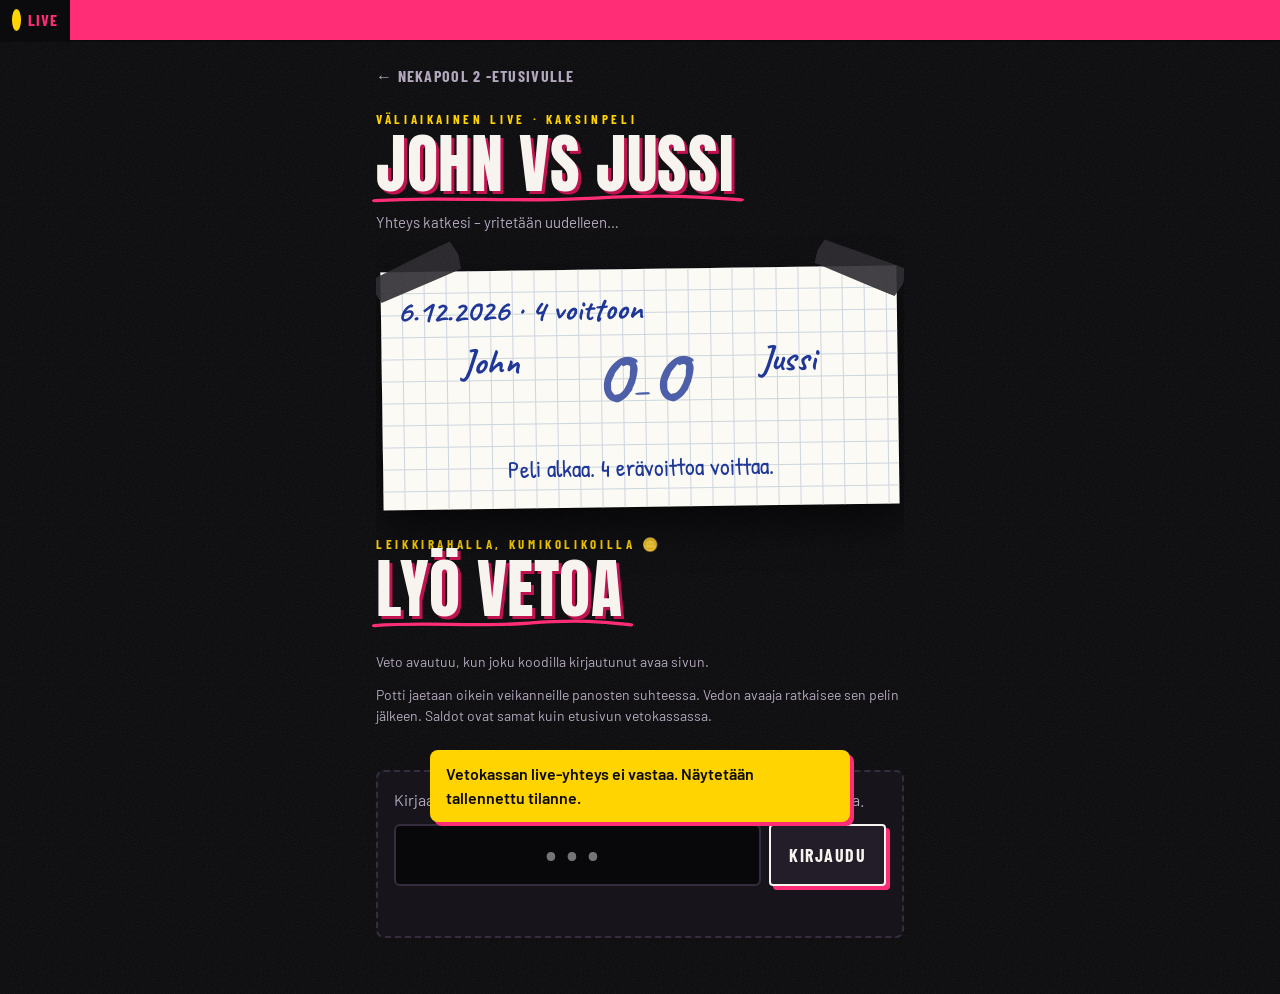
==== commit a7f4aa6e: "Kaksinpeli-liveen vedonlyönti kumikolikoilla Co-Authored-By: Claude Opus 5.5 <noreply@anthropic.com>" ====
--- a/kaksinpeli.html
+++ b/kaksinpeli.html
@@ -37,6 +37,8 @@
     .duel-login { display: flex; gap: 8px; }
     .duel-login .code-in { flex: 1; min-width: 0; font-size: 28px; min-height: 56px; }
     .duel-status { text-align: center; font-size: 24px; margin: 14px 0 0; min-height: 1.3em; }
+    .duel-bet h2 { margin-bottom: 4px; }
+    .duel-bet .bets { margin-top: 14px; }
   </style>
 </head>
 <body>
@@ -74,6 +76,14 @@
     <button class="btn btn-ghost wide" id="resetBtn" type="button">Uusi peli</button>
   </div>
 
+  <section class="duel-bet" aria-labelledby="betH">
+    <p class="sec-kick">Leikkirahalla, kumikolikoilla 🪙</p>
+    <h2 id="betH">Lyö vetoa</h2>
+    <p class="sync" data-saldo></p>
+    <div class="bets" id="duelBet"></div>
+    <p class="note">Potti jaetaan oikein veikanneille panosten suhteessa. Vedon avaaja ratkaisee sen pelin jälkeen. Saldot ovat samat kuin etusivun vetokassassa.</p>
+  </section>
+
   <form class="login-gate" id="gate" hidden>
     <p>Kirjaa tuloksia omalla koodillasi. Ilman koodia tilannetta voi seurata.</p>
     <div class="duel-login">
@@ -86,6 +96,7 @@
 
 <script src="js/live.js"></script>
 <script src="js/auth.js"></script>
+<script src="js/kassa.js"></script>
 <script>
 (function () {
   'use strict';
@@ -93,12 +104,13 @@
   var state = null, live = null;
   function $(id) { return document.getElementById(id); }
   function today() { var d = new Date(); return d.getFullYear() + '-' + String(d.getMonth() + 1).padStart(2, '0') + '-' + String(d.getDate()).padStart(2, '0'); }
-  function fresh() { return { v: 2, ts: 0, id: 'kaksinpeli', vaihe: 'kaynnissa', pvm: today(), koti: K, vieras: V, race: RACE, pelit: [{ k: K, v: V, h: '', p: false }] }; }
+  // Pelin tunniste johdetaan päivästä ja pelinumerosta, jotta kaikki puhelimet päätyvät samaan vetoon.
+  function fresh(nro) { return { v: 2, ts: 0, id: today().replace(/-/g, '') + 'p' + (nro || 1), vaihe: 'kaynnissa', pvm: today(), koti: K, vieras: V, race: RACE, pelit: [{ k: K, v: V, h: '', p: false }] }; }
   function clean(s) {
     if (!s || !Array.isArray(s.pelit) || !s.pelit[0]) return null;
     var h = String(s.pelit[0].h || '').replace(/[^kv]/g, ''), out = '', a = 0, b = 0;
     for (var i = 0; i < h.length && a < RACE && b < RACE; i++) { out += h[i]; if (h[i] === 'k') a++; else b++; }
-    var st = fresh(); st.ts = Number(s.ts) || 0; st.pvm = /^\d{4}-\d\d-\d\d$/.test(s.pvm) ? s.pvm : today(); st.pelit[0].h = out;
+    var st = fresh(); st.ts = Number(s.ts) || 0; if (/^[a-z0-9]{4,12}$/.test(s.id)) st.id = s.id; st.pvm = /^\d{4}-\d\d-\d\d$/.test(s.pvm) ? s.pvm : today(); st.pelit[0].h = out;
     return st;
   }
   function count(h) { var a = 0, b = 0; for (var i = 0; i < h.length; i++) { if (h[i] === 'k') a++; else b++; } return [a, b]; }
@@ -135,6 +147,14 @@
     $('ctl').hidden = !me; $('gate').hidden = !!me;
     $('plusK').disabled = $('plusV').disabled = done;
     $('minusK').disabled = e[0] === 0; $('minusV').disabled = e[1] === 0;
+
+    // veto tähän peliin: lukittuu, kun peli on päättynyt
+    var box = $('duelBet'), vid = 'kp-' + state.id;
+    var changed = box.getAttribute('data-veto') !== vid || box.getAttribute('data-lukittu') !== (done ? '1' : '0');
+    box.setAttribute('data-veto', vid);
+    box.setAttribute('data-lukittu', done ? '1' : '0');
+    if (changed && window.Kassa) window.Kassa.render();
+    if (me && window.Kassa && !done) window.Kassa.ensureVeto(vid, K + ' vs ' + V + ': kumpi voittaa 4 voittoon?', [K, V]);
   }
   function save() {
     state.ts = Date.now();
@@ -149,7 +169,7 @@
   $('plusV').addEventListener('click', function () { add('v'); });
   $('minusK').addEventListener('click', function () { remove('k'); });
   $('minusV').addEventListener('click', function () { remove('v'); });
-  $('resetBtn').addEventListener('click', function () { if (confirm('Aloitetaanko uusi peli? Nykyiset erät nollataan.')) { state = fresh(); save(); } });
+  $('resetBtn').addEventListener('click', function () { if (confirm('Aloitetaanko uusi peli? Nykyiset erät nollataan.')) { var m = /p(\d+)$/.exec(state.id); state = fresh(m ? +m[1] + 1 : 2); save(); } });
   $('gate').addEventListener('submit', function (e) {
     e.preventDefault();
     window.Auth.login($('codeIn').value).then(function (p) {
